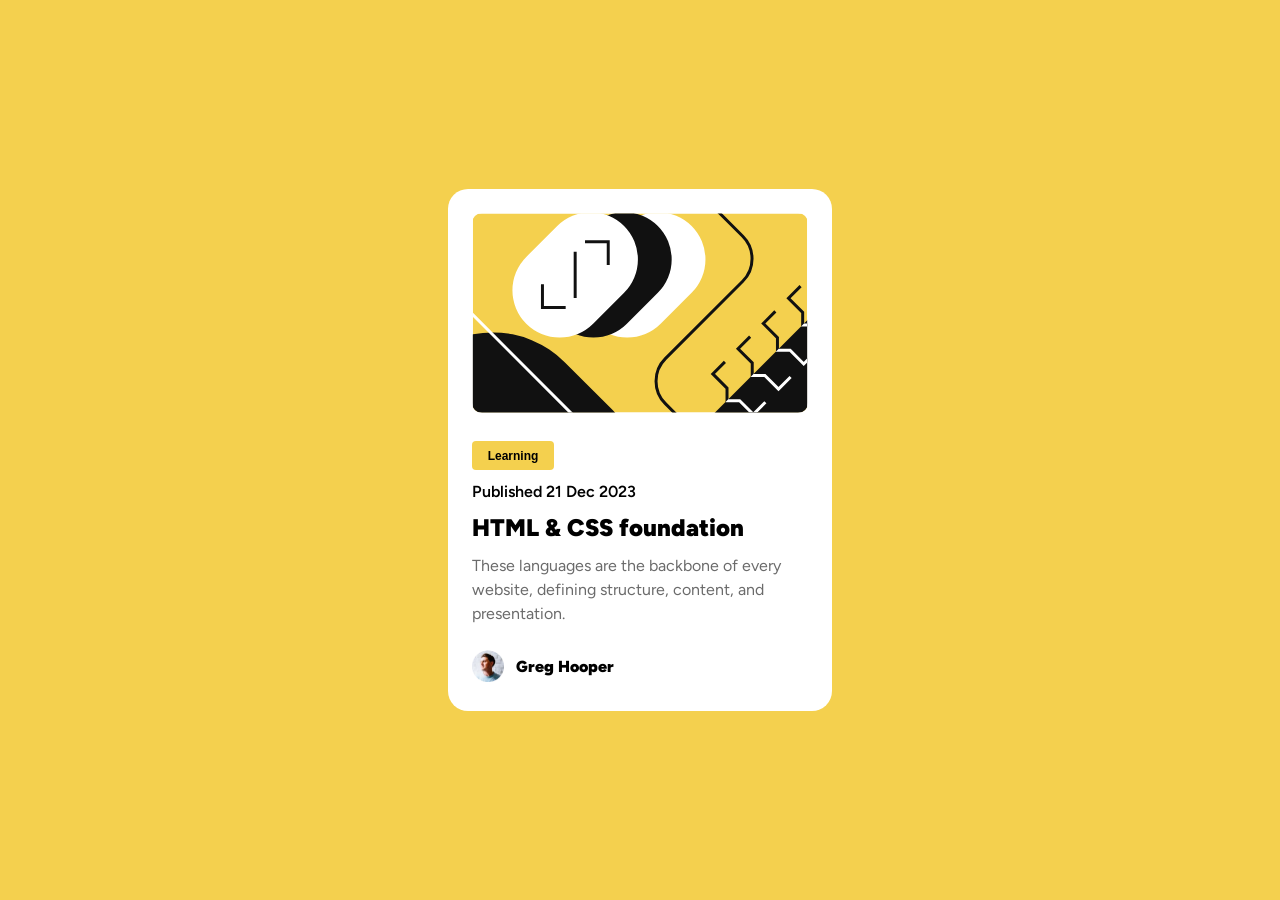
==== index.html @ 824a7f09 "first commit" ====
<!DOCTYPE html>
<html lang="en">
<head>
    <meta charset="UTF-8">
    <meta name="viewport" content="width=device-width, initial-scale=1.0">
    <link rel="stylesheet" href="style.css">
    <title>Blog preview card</title>
</head>
<body>
    <div class="main-container">
        <div class="img-picture">                                           
            <img src="illustration-article.svg" alt="banner">
        </div>
        <div class="details">
            <button>Learning</button>
            <p>Published 21 Dec 2023</p>
            <h4>HTML & CSS foundation</h4>
            <p>These languages are the backbone of every website, defining structure, content, and presentation.</p>
        </div>
            <div class="author">
                <img src="image-avatar.webp" alt="avatar">
                <p class="">Greg Hooper</p>
            </div>
    </div>                  
    
    
</body>
</html>
---- style.css ----
@import url('https://fonts.googleapis.com/css2?family=Figtree:ital,wght@0,300..900;1,300..900&display=swap');

* {
    padding: 0;
    margin: 0;
    box-sizing: border-box;

}

body {
    background-color: var(--primary-color);
    display: flex;
    align-items: center;
    justify-content: center;
    height: 100vh;
    font-family: "Figtree", sans-serif;
}

:root {

    --primary-color: #f4D04E;
    --secondary-color: #111111;
    --secondary-light-color: #6b6b6b;
    --white-color: #ffffff;
    
}


.main-container {
    height: 522px;
    width: 384px;
    background-color: var(--white-color);
    border-radius: 20px;

}

.img-picture img{
    border-radius: 10px;
    height: 200px;
    width: 336px;
    margin: 24px;
}


button {
    height: 29px;
    width: 82px;
    padding: 4 12px;
    border-radius: 4px;
    background-color: var(--primary-color);
    border: none;
    font-weight: 900;
    font-size: 12px;
    margin-bottom: 12px;
}

.details {
    margin: 0 24px;
    margin-bottom: 24px;
}

.details h4 {
    font-size: 24px;
    font-weight: 900;
    margin-bottom: 12px;
}

.details h4:hover {
    font-size: 24px;
    font-weight: 900;
    margin-bottom: 12px;
    color: var(--primary-color);
}

.details p:nth-of-type(1) {
    font-weight: 600;

    margin-bottom: 12px;
}

.details p:nth-of-type(2) {
    font-weight: 400;
    line-height: 150%;
    color:  var(--secondary-light-color);
}

.author {
    margin: 0 24px;
    display: flex;
    align-items: center;
    margin-bottom: 24px;
    gap: 12px;
}

.author img {
    height: 32px;
}

.author p {
    font-weight: 900;
}
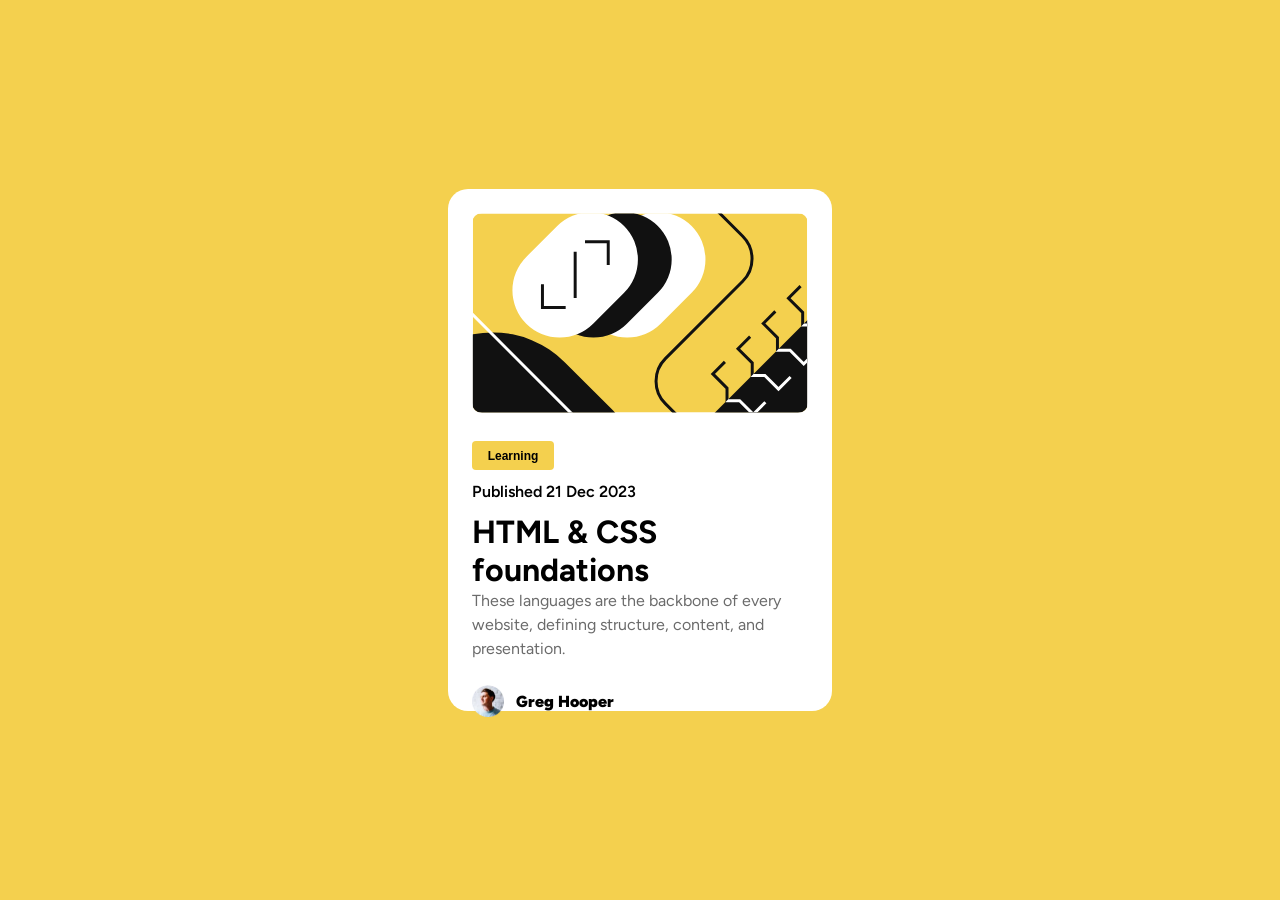
==== commit 4f17bcd9: "Update index.html" ====
--- a/index.html
+++ b/index.html
@@ -7,21 +7,21 @@
     <title>Blog preview card</title>
 </head>
 <body>
-    <div class="main-container">
+    <main class="main-container">
         <div class="img-picture">                                           
             <img src="illustration-article.svg" alt="banner">
         </div>
         <div class="details">
             <button>Learning</button>
             <p>Published 21 Dec 2023</p>
-            <h4>HTML & CSS foundation</h4>
+            <h1>HTML & CSS foundations</h1>
             <p>These languages are the backbone of every website, defining structure, content, and presentation.</p>
         </div>
             <div class="author">
                 <img src="image-avatar.webp" alt="avatar">
                 <p class="">Greg Hooper</p>
             </div>
-    </div>                  
+    </main>                  
     
     
 </body>
